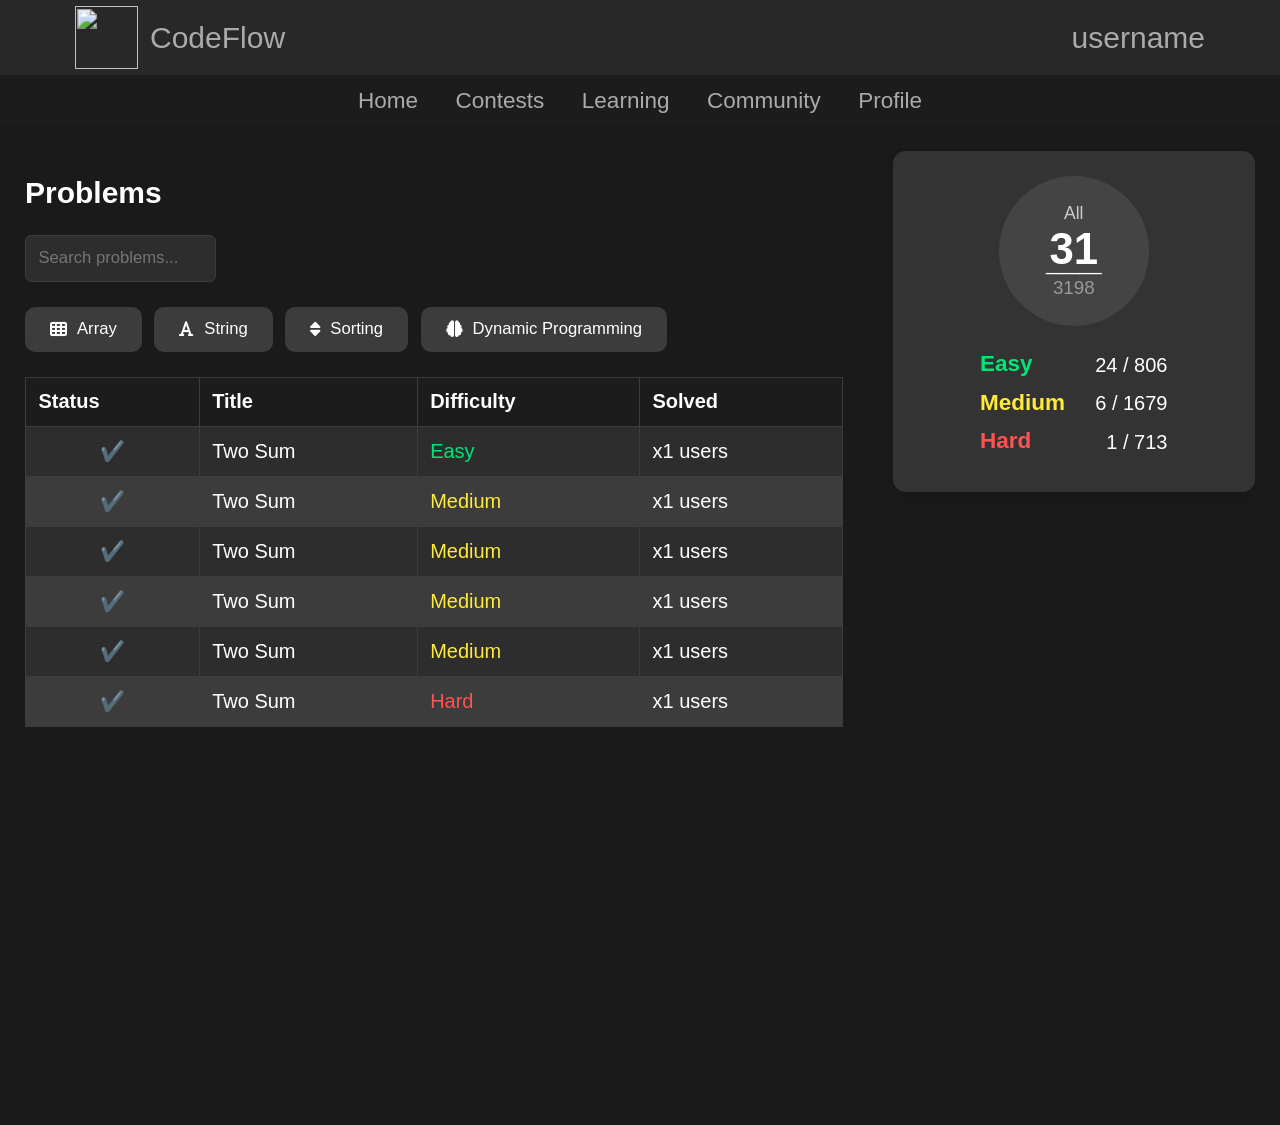
==== src/main/resources/templates/index.html @ b1cb679b "Refactored static directory" ====
<!DOCTYPE html>
<html lang="en">
<head>
    <meta charset="UTF-8">
    <meta name="viewport" content="width=device-width, initial-scale=1.0">
    <title>Code Platform</title>
    <link rel="stylesheet" href="../static/css/styles.css">
    <link rel="stylesheet" href="session-card.css">
    <link rel="stylesheet" href="https://cdnjs.cloudflare.com/ajax/libs/font-awesome/6.0.0-beta3/css/all.min.css">
</head>
<body>
<div class="container">
    <header class="header">
        <div class="logo-section">
            <img src="https://cdn-icons-png.flaticon.com/512/7560/7560719.png" class="logo-img">
            <div class="projectname">CodeFlow</div>
        </div>
        <div class="user-info">
            <div class="username">username</div>
        </div>
    </header>

    <nav class="nav">
        <a href="index.html" class="header-element" id="home">Home</a>
        <a href="contests.html" class="header-element" id="contests">Contests</a>
        <a href="learning.html" class="header-element" id="learning">Learning</a>
        <a href="community.html" class="header-element" id="community">Community</a>
        <a href="profile.html" class="header-element" id="profile">Profile</a>
    </nav>

    <main class="main-content">
        <section class="problems">
            <h2>Problems</h2>
            <input type="text" placeholder="Search problems..." class="search-bar">
            <div class="categories">
                <button><i class="fas fa-th"></i> Array</button>
                <button><i class="fas fa-font"></i> String</button>
                <button><i class="fas fa-sort"></i> Sorting</button>
                <button><i class="fas fa-brain"></i> Dynamic Programming</button>
            </div>

            <table id="problems-table">
                <thead>
                <tr>
                    <th>Status</th>
                    <th>Title</th>
                    <th>Difficulty</th>
                    <th>Solved</th>
                </tr>
                </thead>
                <tbody>
                <tr>
                    <td>✔️</td>
                    <td>Two Sum</td>
                    <td class="difficulty">Easy</td>
                    <td>x1 users</td>
                </tr>
                <tr>
                    <td>✔️</td>
                    <td>Two Sum</td>
                    <td class="difficulty">Medium</td>
                    <td>x1 users</td>
                </tr>
                <tr>
                    <td>✔️</td>
                    <td>Two Sum</td>
                    <td class="difficulty">Medium</td>
                    <td>x1 users</td>
                </tr>
                <tr>
                    <td>✔️</td>
                    <td>Two Sum</td>
                    <td class="difficulty">Medium</td>
                    <td>x1 users</td>
                </tr>
                <tr>
                    <td>✔️</td>
                    <td>Two Sum</td>
                    <td class="difficulty">Medium</td>
                    <td>x1 users</td>
                </tr>
                <tr>
                    <td>✔️</td>
                    <td>Two Sum</td>
                    <td class="difficulty">Hard</td>
                    <td>x1 users</td>
                </tr>
                <!-- Additional rows omitted for brevity -->
                </tbody>
            </table>
        </section>

        <div class="card">
            <div class="card-content">
                <div class="progress-circle">
                    <div class="circle">
                        <span class="all">All</span>
                        <span class="count">31</span>
                        <span class="line">_____</span>
                        <span class="total">3198</span>
                    </div>
                </div>
                <div class="stats">
                    <div class="stat easy">
                        <span class="label">Easy</span>
                        <span class="value">24 / 806</span>
                    </div>
                    <div class="stat medium">
                        <span class="label">Medium</span>
                        <span class="value">6 / 1679</span>
                    </div>
                    <div class="stat hard">
                        <span class="label">Hard</span>
                        <span class="value">1 / 713</span>
                    </div>
                </div>
            </div>
        </div>
    </main>
</div>
<script src="../static/js/script.js"></script>
</body>
</html>
---- src/main/resources/static/css/styles.css ----
/* styles.css */

body {
    font-family: Arial, sans-serif;
    background-color: #2d2d2d;
    color: #ffffff;
    margin: 0;
    padding: 0;
    zoom: 1.25;
}

.container {
    display: flex;
    flex-direction: column;
    height: 100vh;
}

/* Стили для прокрутки */
::-webkit-scrollbar {
    width: 12px; /* Ширина ползунка */
}

::-webkit-scrollbar-track {
    background: #1a1a1a; /* Цвет фона области прокрутки */
}

::-webkit-scrollbar-thumb {
    background-color: #3a3a3a; /* Цвет ползунка */
    border-radius: 10px; /* Скругление углов ползунка */
    border: 3px solid #1a1a1a; /* Полоса вокруг ползунка для эффекта отступа */
}

.header {
    display: flex;
    justify-content: space-between;
    align-items: center;
    padding: 5px;
    background-color: #282828;
    color: #aaaaaa; /* Цвет текста в Header */
}

.nav {
    display: flex;
    justify-content: center;
    background-color: #1c1c1c;
    padding: 10px 0;
}

.nav a {
    color: #aaaaaa; /* Цвет текста для ссылок в навигации */
    text-decoration: none;
    padding: 0 15px;
    font-size: 18px;
}

.nav a:hover {
    color: #ffffff; /* Цвет текста при наведении */
    text-decoration: none; /* Убирает подчеркивание при наведении */
}

.nav a.active {
    color: #ffffff; /* Цвет активной ссылки */
    text-decoration: underline; /* Подчеркивание активной ссылки */
}

.logo-section {
    display: flex;
    align-items: center;
    margin-right: 25px; /* Сдвиг логотипа и названия проекта на 25 пикселей вправо */
    padding-left: 55px;
}

.logo-img {
    height: 50px;
    width: 50px;
    margin-right: 10px; /* Расстояние между логотипом и названием */
}

.projectname {
    font-size: 24px;
    color: #aaaaaa; /* Цвет текста для названия проекта */
}

.user-info {
    display: flex;
    align-items: center;
    padding-right: 55px;
    font-size: 24px;
    color: #aaaaaa; /* Цвет текста для информации о пользователе */
}

.username {
    margin-left: 10px;
}

.main-nav {
    display: flex;
    justify-content: space-around;
    padding: 10px;
    background-color: #1c1c1c;
}

.main-content {
    display: flex;
    flex: 1;
    padding: 20px;
    background-color: #1a1a1a;
}

.problems {
    flex: 3;
    padding-right: 20px;
}

.search-bar {
    width: 20%; /* Уменьшена ширина строки поиска */
    padding: 10px;
    margin-bottom: 20px;
    border-radius: 5px;
    border: 1px solid #3c3c3c;
    background-color: #2d2d2d;
    color: #ffffff;
}

.categories {
    display: flex;
    gap: 10px;
    margin-bottom: 20px;
}

.categories button {
    background-color: #3c3c3c;
    border: none;
    padding: 10px 20px;
    cursor: pointer;
    border-radius: 8px;
    display: flex;
    align-items: center;
    color: #ffffff; /* Цвет текста */
}

.categories button i {
    margin-right: 8px; /* Отступ между иконкой и текстом */
}

.categories button:hover {
    background-color: #2e2e2e; /* Цвет темнее на 20% */
}

table {
    width: 100%;
    border-collapse: collapse;
}

thead {
    background-color: #1c1c1c;
}

th, td {
    padding: 10px;
    border: 1px solid #3c3c3c;
    text-align: left;
}

th {
    font-weight: bold;
}

td {
    background-color: #2d2d2d;
}

td:first-child {
    text-align: center;
}

tr:nth-child(even) td {
    background-color: #3c3c3c;
}

.card {
    background-color: #333;
    border-radius: 10px;
    box-shadow: 0 4px 8px rgba(0, 0, 0, 0.1);
    color: #fff;
    padding: 20px;
    width: 250px;
    margin-left: 20px; /* Отступ от основного контента */
    flex-shrink: 0;
    align-self: flex-start; /* Выравнивание карточки по верхнему краю */
}

.card-header {
    display: flex;
    justify-content: space-between;
    align-items: center;
    margin-bottom: 10px;
    padding-left: 10px;
}

.user-settings {
    display: flex;
    align-items: center;
}

.user-settings span {
    margin-right: 10px;
}

.settings-icon {
    width: 20px;
    height: 20px;
}

.card-content {
    display: flex;
    flex-direction: column;
    align-items: center;
}

.progress-circle {
    display: flex;
    align-items: center;
    margin-bottom: 20px;
}

.circle {
    display: flex;
    flex-direction: column;
    align-items: center;
    justify-content: center;
    background-color: #444;
    border-radius: 50%;
    width: 120px;
    height: 120px;
    position: relative;
}

.circle .all {
    font-size: 14px;
    color: #ccc;
}

.circle .count {
    font-size: 35px;
    font-weight: bold;
}

.circle .line {
    margin-top: -18px;
    margin-bottom: 2px;
}

.circle .total {
    font-size: 15px;
    color: #999;
}

.stats {
    display: flex;
    flex-direction: column;
    justify-content: center;
    align-items: flex-start;
}

.stat {
    margin-bottom: 10px;
    display: flex;
    justify-content: space-between;
    width: 150px;
}

.stat .label {
    font-weight: bold;
    font-size: 18px;
}

.stat .value {
    text-align: right;
    padding-top: 2px;
}

.stat.easy .label {
    color: #00e676;
}

.stat.medium .label {
    color: #ffeb3b;
}

.stat.hard .label {
    color: #ff5252;
}
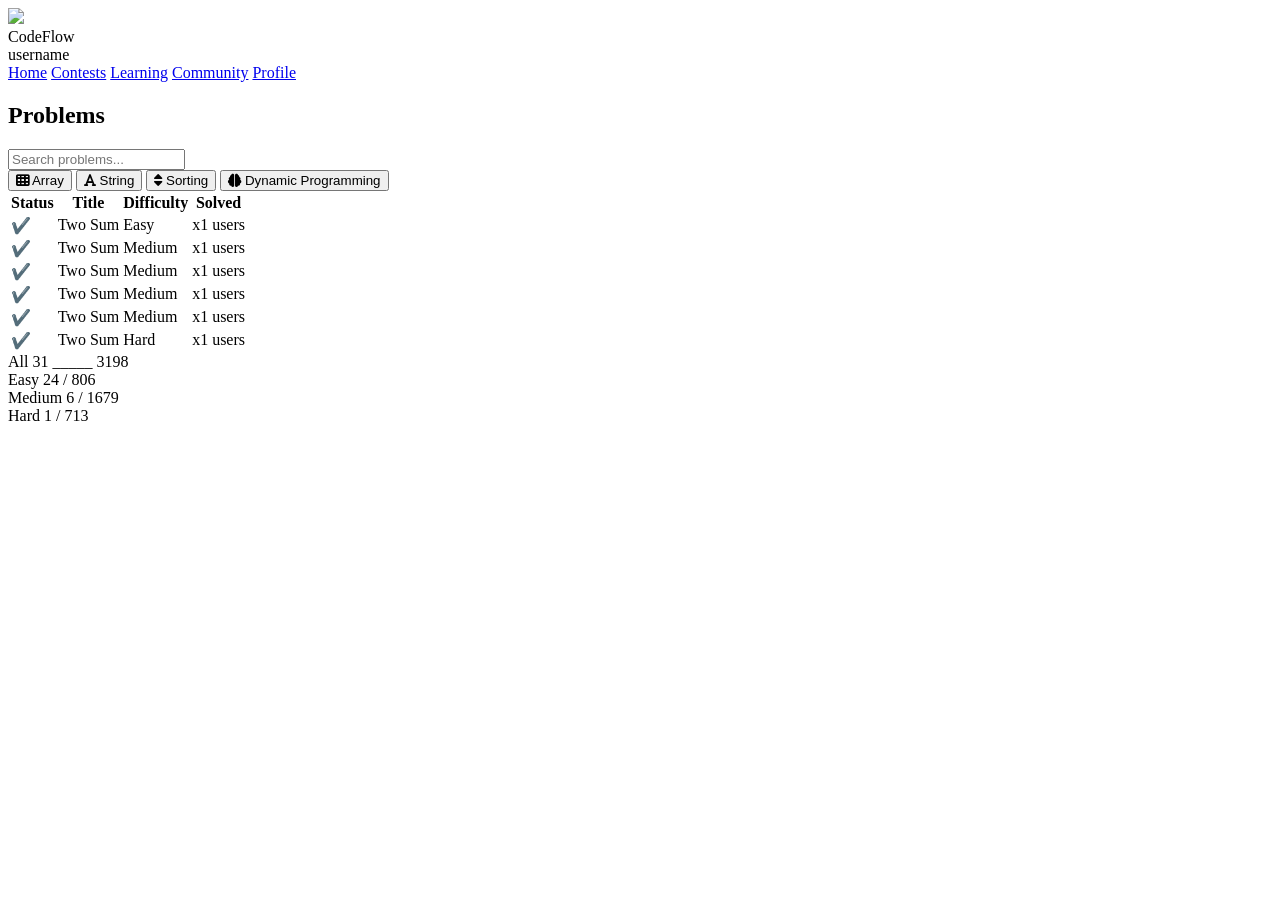
==== commit 4dbc131f: "Fixed path's to static files in html" ====
--- a/src/main/resources/templates/index.html
+++ b/src/main/resources/templates/index.html
@@ -4,7 +4,7 @@
     <meta charset="UTF-8">
     <meta name="viewport" content="width=device-width, initial-scale=1.0">
     <title>Code Platform</title>
-    <link rel="stylesheet" href="../static/css/styles.css">
+    <link rel="stylesheet" href="../css/styles.css">
     <link rel="stylesheet" href="session-card.css">
     <link rel="stylesheet" href="https://cdnjs.cloudflare.com/ajax/libs/font-awesome/6.0.0-beta3/css/all.min.css">
 </head>
@@ -118,6 +118,6 @@
         </div>
     </main>
 </div>
-<script src="../static/js/script.js"></script>
+<script src="../js/script.js"></script>
 </body>
 </html>
